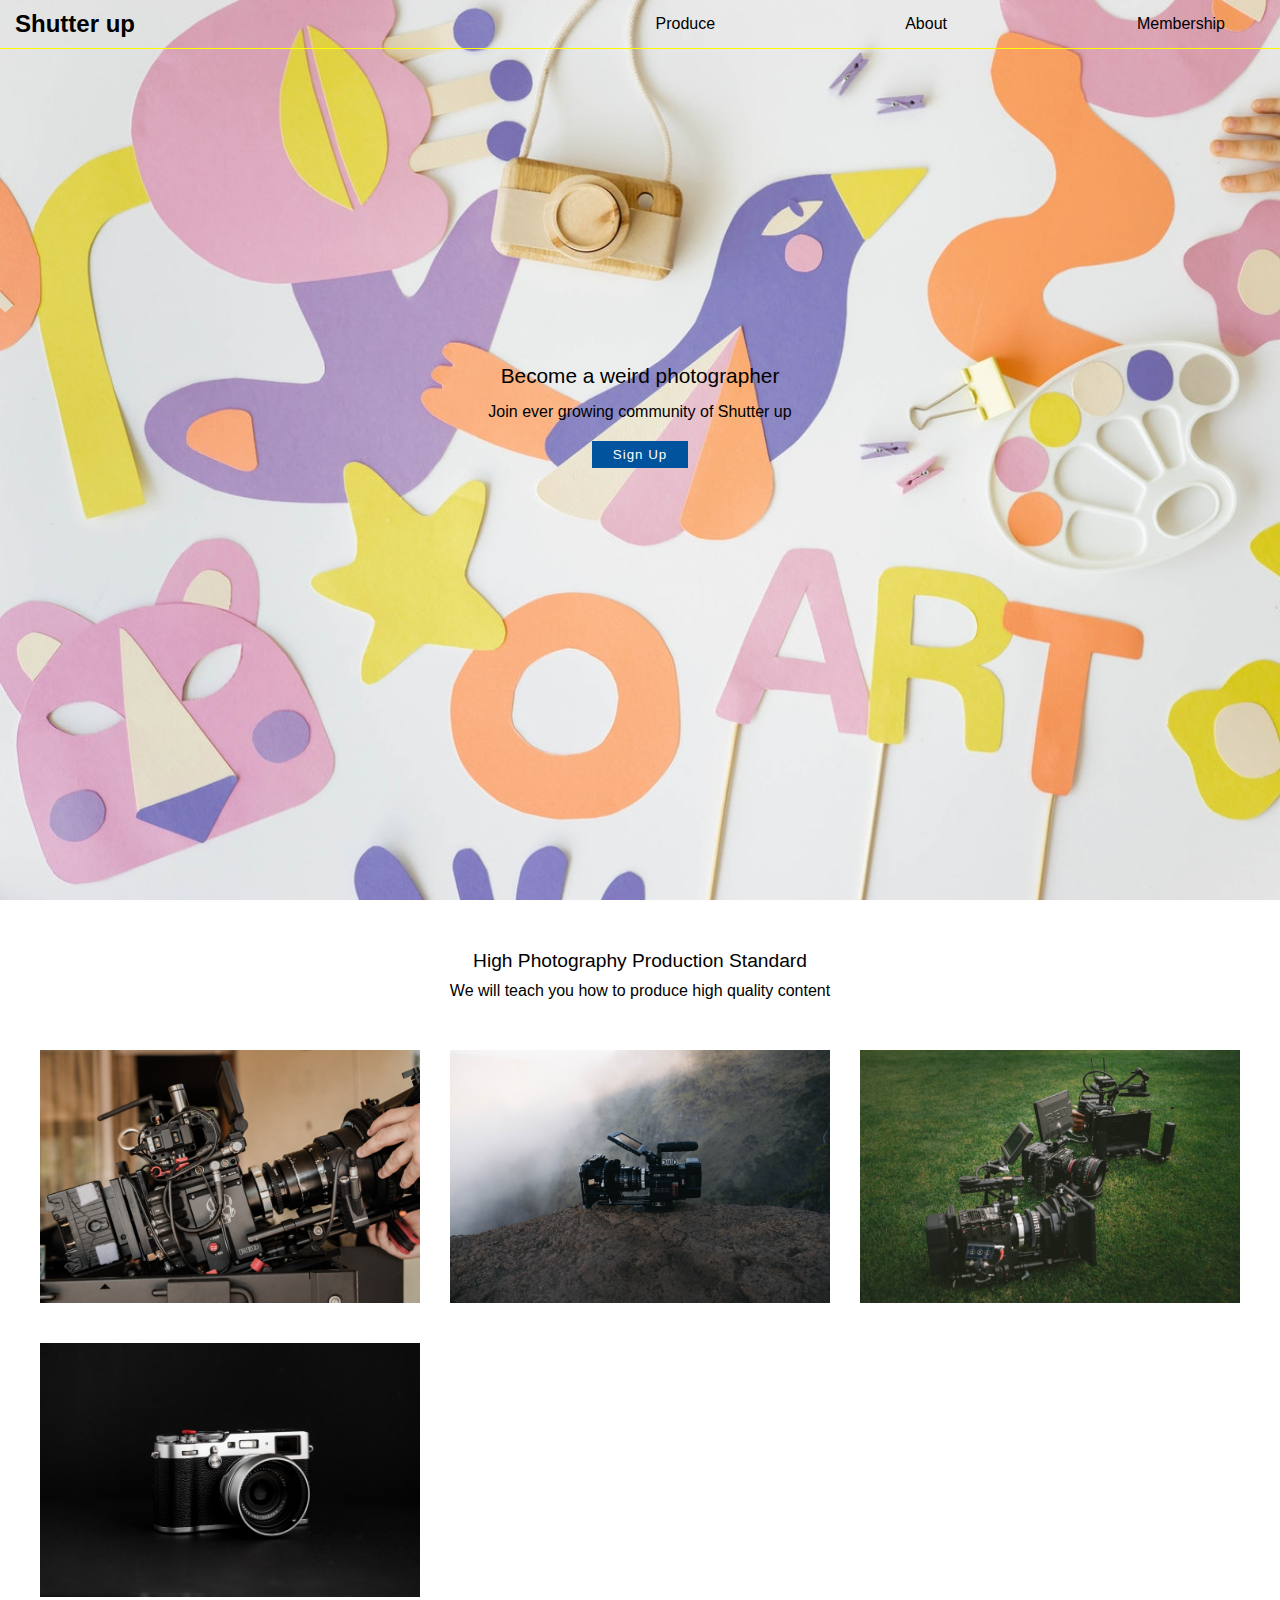
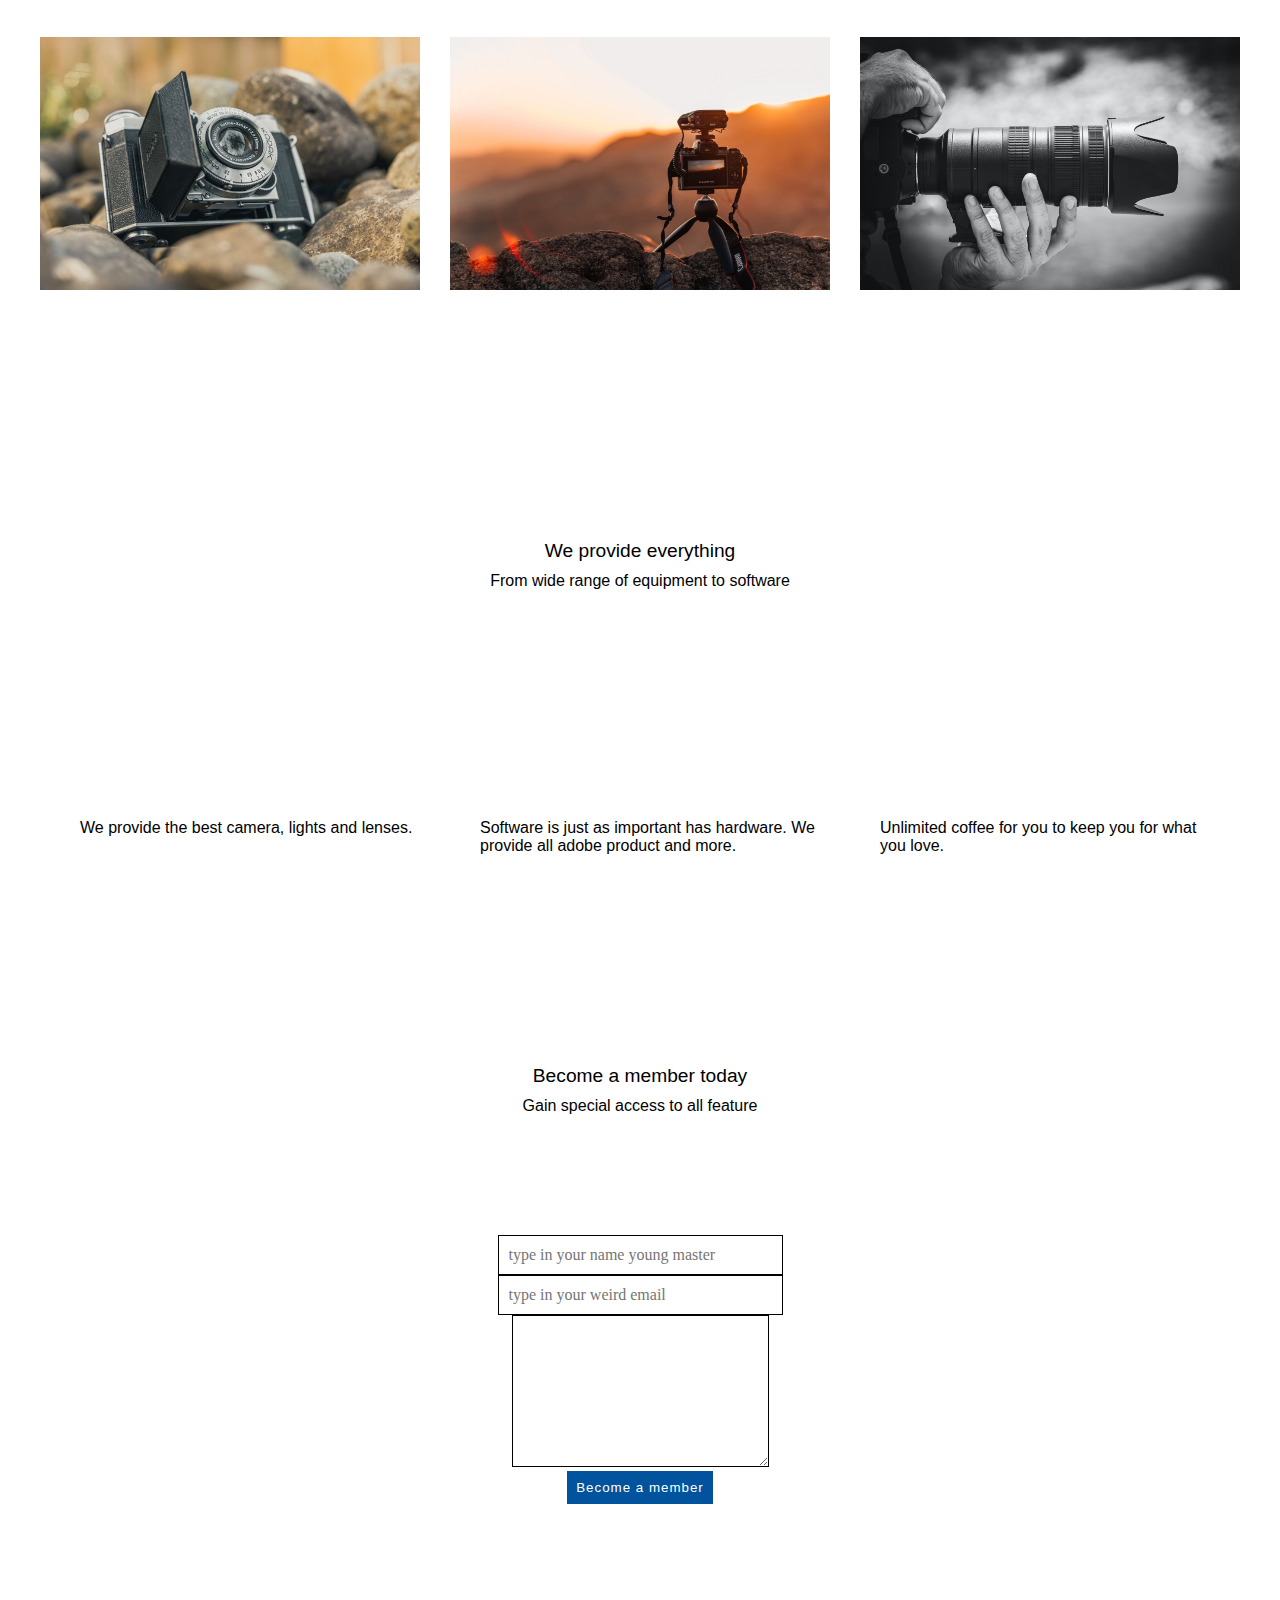
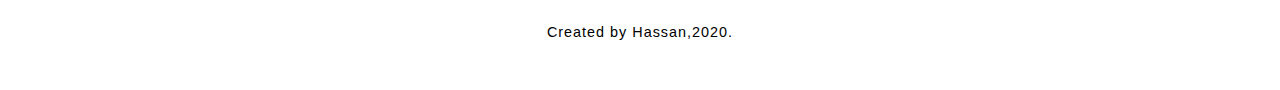
==== index.html @ 1db344c2 "created this photography site" ====
<!DOCTYPE html>
<html lang="en">
<head>
    <meta charset="UTF-8">
    <meta http-equiv="X-UA-Compatible" content="IE=edge">
    <meta name="viewport" content="width=device-width, initial-scale=1.0">
    <title>Shutter Up | Photography</title>
   <link rel="stylesheet" href="style.css">
   <link rel="stylesheet" href="https://use.fontawesome.com/releases/v5.15.3/css/all.css" integrity="sha384-SZXxX4whJ79/gErwcOYf+zWLeJdY/qpuqC4cAa9rOGUstPomtqpuNWT9wdPEn2fk" crossorigin="anonymous ">
   <link rel="stylesheet" href="./fontawesome-free-5.15.3-web/css/all.css">
</head>
<body>
    <section class='shutter_up'>
        <section class="shutter_header">
            <div class="over-lay"></div>
            <div class="wrap">

                <header>
                    <h1>Shutter up <i class="fas fa-camera"></i></h1>
                </header>

                <nav>
                    <ul>
                        <li><a href='#'>Produce</a></li>
                         <li><a href='#'>About</a></li>
                         <li><a href='#'>Membership</a></li>
                    </ul>
                </nav>
            </div>
            <div class="content">

                <h1>Become a weird photographer</h1>
                <p>Join ever growing community of Shutter up</p>
                <button class="signUp">Sign Up</button>

            </div>

        </section>


        <section class="shutter_camera">
            <div class="content">

                <h1>High Photography Production Standard</h1>
                <p>We will teach you how to produce high quality content</p>

            </div>
            <div class="camera">
                <img src="./assets/camera2.jpg" alt="">
                <img src="./assets/camera3.jpg" alt="">
                <img src="./assets/camera4.jpg" alt="">
                <img src="./assets/camera5.jpg" alt="">
                <img src="./assets/camera6.jpg" alt="">
                <img src="./assets/camera9.jpg" alt="">
                <img src="./assets/camera10.jpg" alt="">
                <img src="./assets/photo10.jpg" alt="">
                <img src="./assets/photo13.jpg" alt="">
            </div>
        </section>
        <section class="shutter_carousel">
            <div class='carousel-container'>
                <div class="carousel-slide">
                    <img src="./pexels-kaique-rocha-243757.jpg" alt="">
                </div>
            </div>
                <button id=prevBtn>prev</button>
                <button id=nextBtn>Next</button>
        </section>
        <section class="provide">
            <div class="content">
                <h1>We provide everything</h1>
                <p>From wide range of equipment to software</p>
                <div class="offer">
                    <div>
                    <i class="fas fa-camera"></i>
                    <p>We provide the best camera, lights and lenses.</p>
                    </div>

                    <div>
                    <i class="fas fa-paper-plane"></i>
                    <p>Software is just as important has hardware. We provide all adobe product and more.</p>
                    </div>

                    <div>
                    <i class="fas fa-coffee"></i>
                    <p>Unlimited coffee for you to keep you for what you love.</p>
                    </div>
                </div>
            </div>
        </section>
        <section class="shutter_form">
            <h1>Become a member today</h1>
            <p>Gain special access to all feature</p>
            <form action="submited" class="form_input">
                <div class="input_text">
                    <input type="text" placeholder="type in your name young master" required>
                </div>

                <div class="input_text">
                    <input type="email" placeholder="type in your weird email" required>
                </div>
                <div>
                <textarea name="text" id="" cols="30" rows="10"></textarea>
                </div>

                <div>
                <button>Become a member</button>
                </div>
            </form>
        </section>
        <p class="creator">Created by Hassan,2020.</p>
    </section>
</body>
</html>
---- style.css ----
* {
  padding: 0;
  margin: 0;
  box-sizing: border-box;
  font-family: "Trebuchet MS", sans-serif;
}
/*SHUTTER*/
.shutter_up {
  height: 100vh;
}
/*SHUTTER HEADER*/
.shutter_header {
  height: 100vh;
  background: url(./assets/photo-art.jpg);
  background-size: cover;
  background-position: left;
  position: relative;
}
.wrap {
  display: flex;
  justify-content: space-between;
  width: 100%;
  padding: 5px;
  position: relative;
  z-index: 100;
  border-bottom: 1px solid yellow;
}

.scroll {
  background: #00539cff;
  color: #fff;
  padding: 5px;
  position: fixed;
  width: 100%;
  transition: all 0.3s ease-in-out;
  border: none;
}

.shutter_header h1 {
  font-size: 1.5rem;
  padding: 5px 10px;
}
.shutter_header ul {
  display: flex;
  justify-content: space-around;
  list-style: none;
}
.shutter_header li {
  padding: 10px 50px 0 140px;
}
.shutter_header a {
  text-decoration: none;
  color: #000;
}
.shutter_header .content {
  padding: 300px 0;
  text-align: center;
  position: relative;
  z-index: 10;
}
.shutter_header .content h1 {
  font-size: 1.3rem;
  font-weight: 300;
  margin: 10px;
}
.shutter_header .content p {
  margin: 10px;
}
.signUp {
  margin: 10px;
  padding: 5px 20px;
  background: #00539cff;
  border: 1px solid #00539cff;
  color: #fff;
}
/*SHUTTER CAMERA*/
.shutter_camera {
  padding: 40px;
}
.shutter_camera .content {
  text-align: center;
}
.shutter_camera .content h1 {
  font-size: 1.2rem;
  font-weight: 300;
  margin: 10px;
}
.shutter_camera .content p {
  margin: 10px 0 50px 0;
  font-size: 1rem;
  font-weight: 200;
}
.camera {
  display: grid;
  grid-template-columns: repeat(3, 1fr);
  grid-gap: 40px 30px;
}
.camera img {
  width: 100%;
}
/*SHUTTER CAROUSEL*/
.shutter_carousel {
  display: none;
}
/*SHUTTER PROVIDE*/
.provide {
  padding: 200px 50px;
}
.provide .content h1 {
  font-size: 1.2rem;
  font-weight: 300;
  margin: 10px;
  text-align: center;
}
.content > p {
  margin: 10px 0 200px 0;
  font-size: 1rem;
  font-weight: 200;
  text-align: center;
}
.provide .offer {
  display: flex;
  justify-content: space-between;
}
.offer p {
  width: 400px;
  padding: 0 30px;
}
.offer .fas {
  color: #00539cff;
  width: 100%;
  text-align: center;
  font-size: 25px;
  margin: 5px;
}
/*SHUTTER FORM*/
.shutter_form {
  text-align: center;
}
.shutter_form h1 {
  font-size: 1.2rem;
  font-weight: 300;
  margin: 10px;
  text-align: center;
}
.shutter_form p {
  margin: 10px 0 50px 0;
  font-size: 1rem;
  font-weight: 200;
  text-align: center;
}
.form_input {
  padding: 70px;
}
input {
  width: 25%;
  padding: 10px;
  font-size: 1rem;
  outline: none;
  border: 1px solid #000;
  font-family: "Consolas";
}
textarea {
  border: 1px solid #000;
  outline: none;
}
button {
  padding: 8px;
  border: 1px solid #00539cff;
  background: #00539cff;
  color: #fff;
  letter-spacing: 1px;
  cursor: pointer;
}
.creator {
  font-family: "Trebuchet MS", sans-serif;
  padding: 50px;
  font-weight: 100;
  font-size: 0.9rem;
  text-align: center;
  letter-spacing: 1px;
}
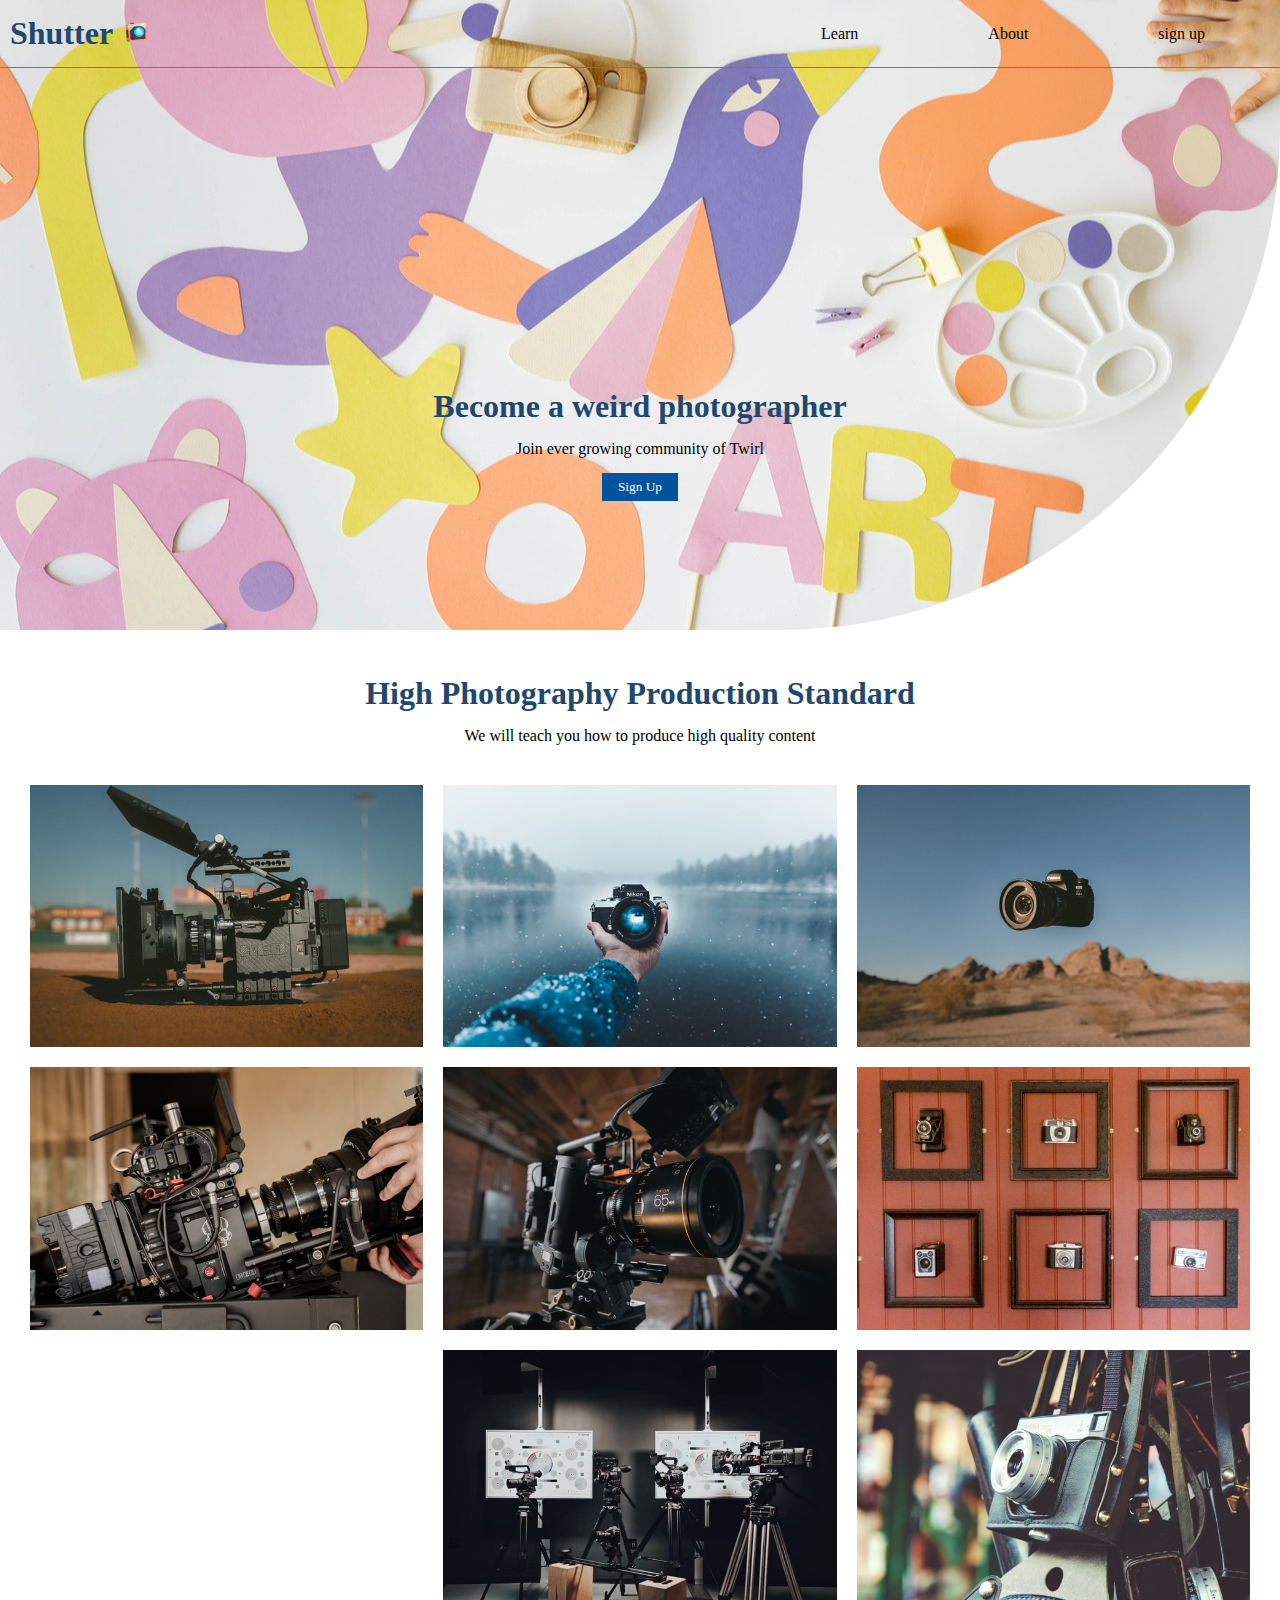
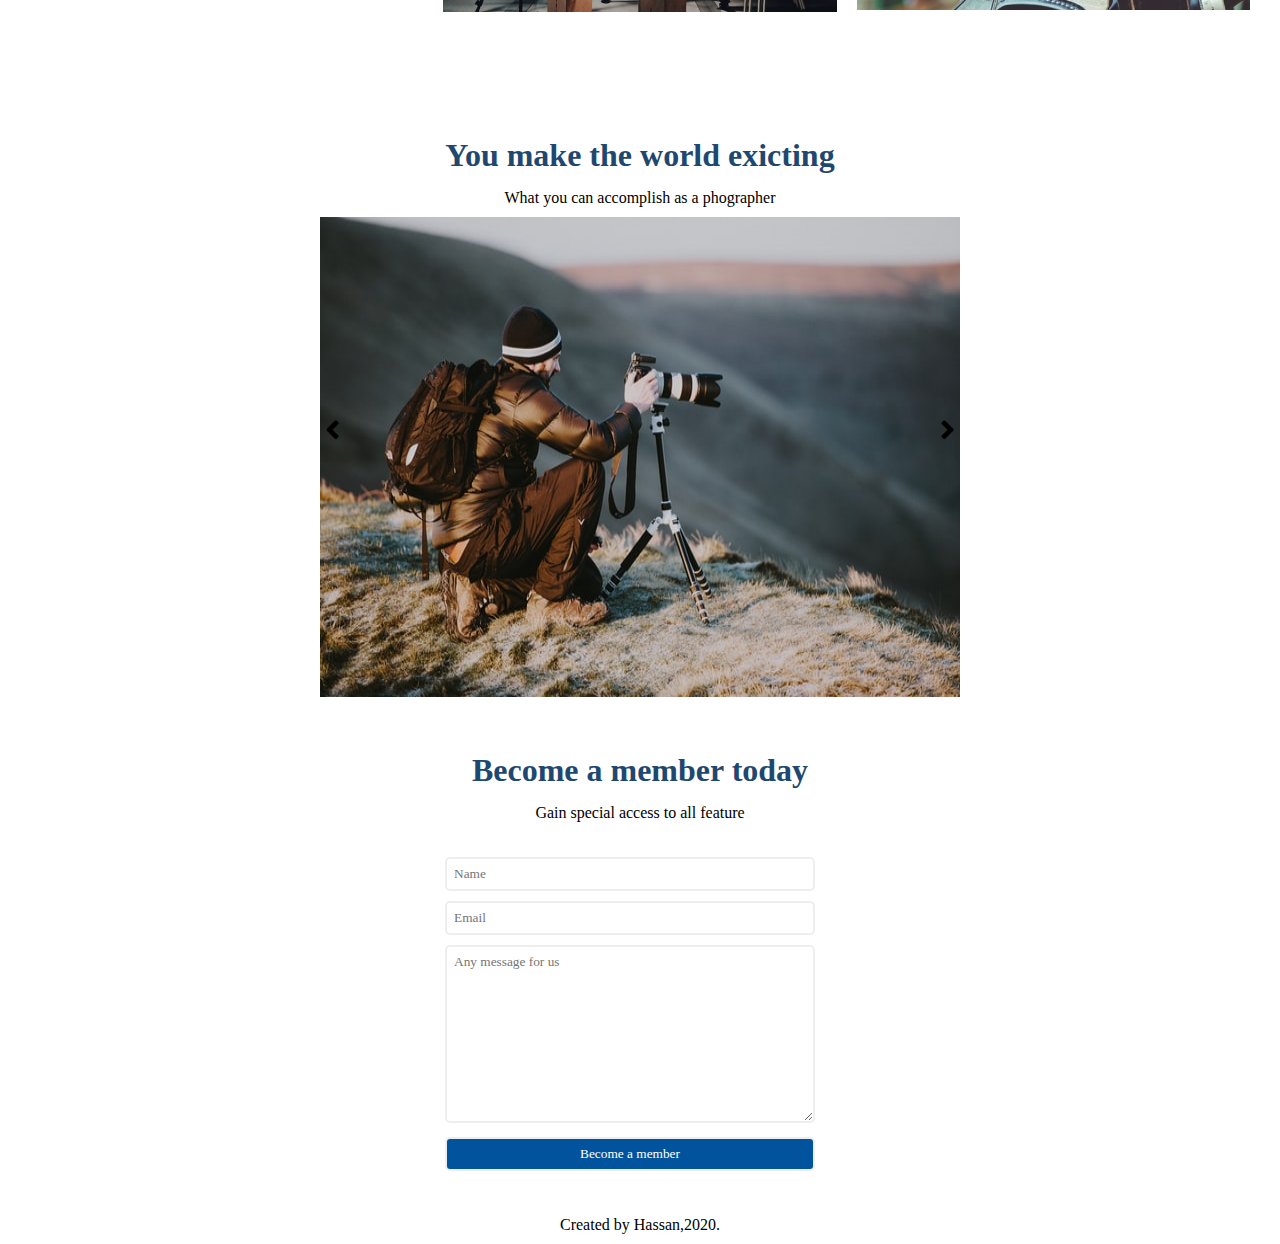
==== commit e456d417: "in progress" ====
--- a/index.html
+++ b/index.html
@@ -4,103 +4,105 @@
     <meta charset="UTF-8">
     <meta http-equiv="X-UA-Compatible" content="IE=edge">
     <meta name="viewport" content="width=device-width, initial-scale=1.0">
+    <meta name="robots" content="index,follow">
+    <meta name="description " content="Shutter Up | phographer's website">
     <title>Shutter Up | Photography</title>
-   <link rel="stylesheet" href="style.css">
-   <link rel="stylesheet" href="https://use.fontawesome.com/releases/v5.15.3/css/all.css" integrity="sha384-SZXxX4whJ79/gErwcOYf+zWLeJdY/qpuqC4cAa9rOGUstPomtqpuNWT9wdPEn2fk" crossorigin="anonymous ">
-   <link rel="stylesheet" href="./fontawesome-free-5.15.3-web/css/all.css">
-</head>
+    <link rel="stylesheet" href="styles.css">
+    <link rel="icon" href="assets/camera.svg">
+   <!-- <link rel="stylesheet" href="https://use.fontawesome.com/releases/v5.15.3/css/all.css" integrity="sha384-SZXxX4whJ79/gErwcOYf+zWLeJdY/qpuqC4cAa9rOGUstPomtqpuNWT9wdPEn2fk" crossorigin="anonymous "> -->
+   <link rel="stylesheet" href="fontawesome-free-5.15.3-web/css/all.css">
+   <!-- <link rel="stylesheet" href="bootstrap\bootstrap-4.3.1-dist\css\bootstrap.min.css">
+   <link rel="stylesheet" href="bootstrap\bootstrap-4.3.1-dist\css\bootstrap.grid.min.css">
+   <link rel="stylesheet" href="bootstrap\bootstrap-4.3.1-dist\css\bootstrap.reboot.css">
+</head> -->
 <body>
-    <section class='shutter_up'>
-        <section class="shutter_header">
-            <div class="over-lay"></div>
-            <div class="wrap">
+    <section id='showcase'>
+        <section id="title">
+          <div class="title-content">
+            <header>
+              <h1>Shutter</h1>
+              <img src="assets/img/icon.png" width="50px">
+            </header>
 
-                <header>
-                    <h1>Shutter up <i class="fas fa-camera"></i></h1>
-                </header>
+            <nav>
+              <ul>
+                <li><a href='#shutter_camera'>Learn</a></li>
+                <li><a href='#carousel_container'>About</a></li>
+                <li><a href="signup.html">sign up</a></li>
+              </ul>
+            </nav>
 
-                <nav>
-                    <ul>
-                        <li><a href='#'>Produce</a></li>
-                         <li><a href='#'>About</a></li>
-                         <li><a href='#'>Membership</a></li>
-                    </ul>
-                </nav>
+            <!-- navigation bar on smaller screens -->
+            <div class="burger">
+              <i class="fas fa-ellipsis-v"></i>
             </div>
-            <div class="content">
+          </div>
 
-                <h1>Become a weird photographer</h1>
-                <p>Join ever growing community of Shutter up</p>
-                <button class="signUp">Sign Up</button>
-
-            </div>
+          <div class="intro">
+            <h1>Become a weird photographer</h1>
+            <p>Join ever growing community of Twirl</p>
+            <button class="signUp">Sign Up</button>
+          </div>
 
         </section>
 
 
-        <section class="shutter_camera">
-            <div class="content">
 
-                <h1>High Photography Production Standard</h1>
-                <p>We will teach you how to produce high quality content</p>
+      <section id="camera">
+          <div class="content">
+              <h1>High Photography Production Standard</h1>
+              <p>We will teach you how to produce high quality content</p>
+          </div>
+          <div class="cameras">
+              <img src="./assets/camera1.jpg" alt="">
+              <img src="./assets/camera2.jpg" alt="">
+              <img src="./assets/camera3.jpg" alt="">
+              <img src="./assets/camera4.jpg" alt="">
+              <img src="./assets/camera5.jpg" alt="">
+              <img src="./assets/camera8.jpg" alt="">
+              <img src="./assets/camera9.jpg" alt="">
+              <img src="./assets/camera12.jpg" alt="">
+              <img src="./assets/camera13.jpg" alt="">
+          </div>
+      </section>
 
+
+        <section id="carousel_container">
+            <div class="text">
+                <h1>You make the world exicting</h1>
+                <p>What you can accomplish as a phographer</p>
             </div>
-            <div class="camera">
-                <img src="./assets/camera2.jpg" alt="">
-                <img src="./assets/camera3.jpg" alt="">
-                <img src="./assets/camera4.jpg" alt="">
-                <img src="./assets/camera5.jpg" alt="">
-                <img src="./assets/camera6.jpg" alt="">
-                <img src="./assets/camera9.jpg" alt="">
-                <img src="./assets/camera10.jpg" alt="">
-                <img src="./assets/photo10.jpg" alt="">
-                <img src="./assets/photo13.jpg" alt="">
+            <i class="fas fa-angle-left" id="prevBtn"></i>
+            <i class="fas fa-angle-right" id="nextBtn"></i>
+            <div class="carousel_slide">
+                <!-- <img src="assets/carousel9.jpg" alt="" class="lastClone"> -->
+                <img src="assets/carousel3.jpg" alt="">
+                <img src="assets/carousel1.jpg" alt="">
+                <img src="assets/carousel2.jpg" alt="">
+                <img src="assets/carousel4.jpg" alt="">
+                <img src="assets/carousel5.jpg" alt="">
+                <img src="assets/carousel6.jpg" alt="">
+                <img src="assets/carousel7.jpg" alt="">
+                <img src="assets/carousel8.jpg" alt="">
+                <img src="assets/carousel9.jpg" alt="">
+                <!-- <img src="assets/carousel1.jpg" alt="" class="firstClone"> -->
             </div>
         </section>
-        <section class="shutter_carousel">
-            <div class='carousel-container'>
-                <div class="carousel-slide">
-                    <img src="./pexels-kaique-rocha-243757.jpg" alt="">
-                </div>
-            </div>
-                <button id=prevBtn>prev</button>
-                <button id=nextBtn>Next</button>
-        </section>
-        <section class="provide">
-            <div class="content">
-                <h1>We provide everything</h1>
-                <p>From wide range of equipment to software</p>
-                <div class="offer">
-                    <div>
-                    <i class="fas fa-camera"></i>
-                    <p>We provide the best camera, lights and lenses.</p>
-                    </div>
 
-                    <div>
-                    <i class="fas fa-paper-plane"></i>
-                    <p>Software is just as important has hardware. We provide all adobe product and more.</p>
-                    </div>
 
-                    <div>
-                    <i class="fas fa-coffee"></i>
-                    <p>Unlimited coffee for you to keep you for what you love.</p>
-                    </div>
-                </div>
-            </div>
-        </section>
-        <section class="shutter_form">
+        <section id="membership">
             <h1>Become a member today</h1>
             <p>Gain special access to all feature</p>
-            <form action="submited" class="form_input">
+            <form netlify>
                 <div class="input_text">
-                    <input type="text" placeholder="type in your name young master" required>
+                    <input type="text" placeholder="Name" required>
                 </div>
 
                 <div class="input_text">
-                    <input type="email" placeholder="type in your weird email" required>
+                    <input type="email" placeholder="Email" required>
                 </div>
                 <div>
-                <textarea name="text" id="" cols="30" rows="10"></textarea>
+                <textarea name="text" cols="50" rows="10" placeholder="Any message for us"></textarea>
                 </div>
 
                 <div>
@@ -108,7 +110,10 @@
                 </div>
             </form>
         </section>
-        <p class="creator">Created by Hassan,2020.</p>
+        <div class="the-end">
+            <p class="creator">Created by Hassan,2020.</p>
+        </div>
     </section>
+    <script src="app.js"></script>
 </body>
-</html>+</html>
--- a/styles.css
+++ b/styles.css
@@ -0,0 +1,207 @@
+* {
+  margin: 0;
+  padding: 0;
+  box-sizing: border-box;
+  font-family: "Montserrat";
+}
+html {
+  scroll-behavior: smooth;
+}
+/* GLOBAL */
+#showcase h1 {
+  padding: 5px 0;
+  text-align: center;
+  color: #1f4870;
+}
+#showcase p {
+  padding: 10px 0;
+  text-align: center;
+}
+/* TITLE SECTION */
+#title {
+  height: 70vh;
+  background: url(assets/photo-art.jpg);
+  border-bottom-right-radius: 500px;
+  /* background-repeat: no-repeat;
+  background-size: cover;*/
+  background-position: center;
+}
+header{
+  display: flex;
+  justify-content: center;
+  align-items: center;
+}
+header img{
+  padding: 0 5px;
+}
+
+.title-content {
+  display: flex;
+  justify-content: space-between;
+  align-items: center;
+  border-bottom: 1px solid #777;
+  padding: 10px;
+}
+.title-content ul {
+  display: flex;
+  list-style: none;
+}
+
+.title-content li {
+  padding: 0 65px;
+}
+.title-content a {
+  text-decoration: none;
+  color: #000;
+}
+.title-content a:hover{
+  letter-spacing: 1px;
+  color: #333;
+}
+.burger {
+  display: none;
+}
+.intro {
+  text-align: center;
+  margin: 35vh auto;
+}
+.intro button {
+  margin: 5px 0;
+  padding: 5px 15px;
+  background: #00539cff;
+  border: 1px solid #00539cff;
+  color: #fff;
+}
+
+/* CAMERA SECTION */
+#camera {
+  padding: 40px 0;
+}
+.cameras {
+  display: grid;
+  grid-template-columns: repeat(3, 1fr);
+  grid-gap: 20px;
+  padding: 30px;
+}
+.cameras img {
+  width: 100%;
+}
+
+/* IMAGE SLIDER SECTION */
+#carousel_container {
+  margin: 50px auto;
+  max-width: 640px;
+  position: relative;
+  overflow: hidden;
+}
+.carousel_slide {
+  display: flex;
+  width: 640px;
+}
+.carousel_slide img {
+  width: 100%;
+}
+#prevBtn {
+  position: absolute;
+  top: 50%;
+  left: 5px;
+  font-size: 30px;
+  z-index: 10;
+}
+#nextBtn {
+  position: absolute;
+  top: 50%;
+  right: 5px;
+  font-size: 30px;
+  z-index: 10;
+}
+
+/* GOALS SECTION */
+#goals {
+  margin: 100px 0;
+}
+.offer {
+  /* width: 100%; */
+  display: flex;
+  flex-wrap: wrap;
+  justify-content: space-between;
+  padding: 10px;
+  text-align: center;
+}
+.offer p {
+  width: 300px;
+}
+
+/* BECOME A MEMBER */
+#membership {
+}
+#membership h1,
+#membership p {
+  text-align: center;
+}
+form {
+  width: 400px;
+  margin: 20px auto;
+}
+input,
+textarea,
+#membership button {
+  width: 370px;
+  padding: 7px;
+  border-radius: 5px;
+  border: 2px solid #eee;
+  margin: 5px;
+  outline-color: #eee;
+}
+#membership button {
+  background: #00539cff;
+  color: #fff;
+}
+/* PAGE DOWM */
+.the-end {
+  text-align: center;
+  margin-top: 30px;
+}
+
+/* MEDIA QUERY */
+@media (max-width: 812px) {
+  .title-content ul {
+    padding: 0 10px;
+  }
+  .cameras {
+    grid-template-columns: 1fr 1fr;
+  }
+}
+@media (max-width: 415px) {
+  #title{
+    border-radius: 0 20% 50% 0;
+  }
+  .cameras {
+    grid-template-columns: 1fr;
+  }
+  .title-content ul {
+    flex-direction: column;
+    display: none;
+    position: absolute;
+    top: 55px;
+    right: 0;
+  }
+  .title-content li {
+    padding: 50px;
+  }
+  .title-content ul.active {
+    transition: all 1s ease;
+    background: #eee;
+    display: block;
+  }
+  .burger {
+    display: block;
+  }
+  .fas fa-ellipsis-v {
+    position: sticky;
+    top: 10px;
+    z-index: 30;
+  }
+}
+
+/* ghjklk */
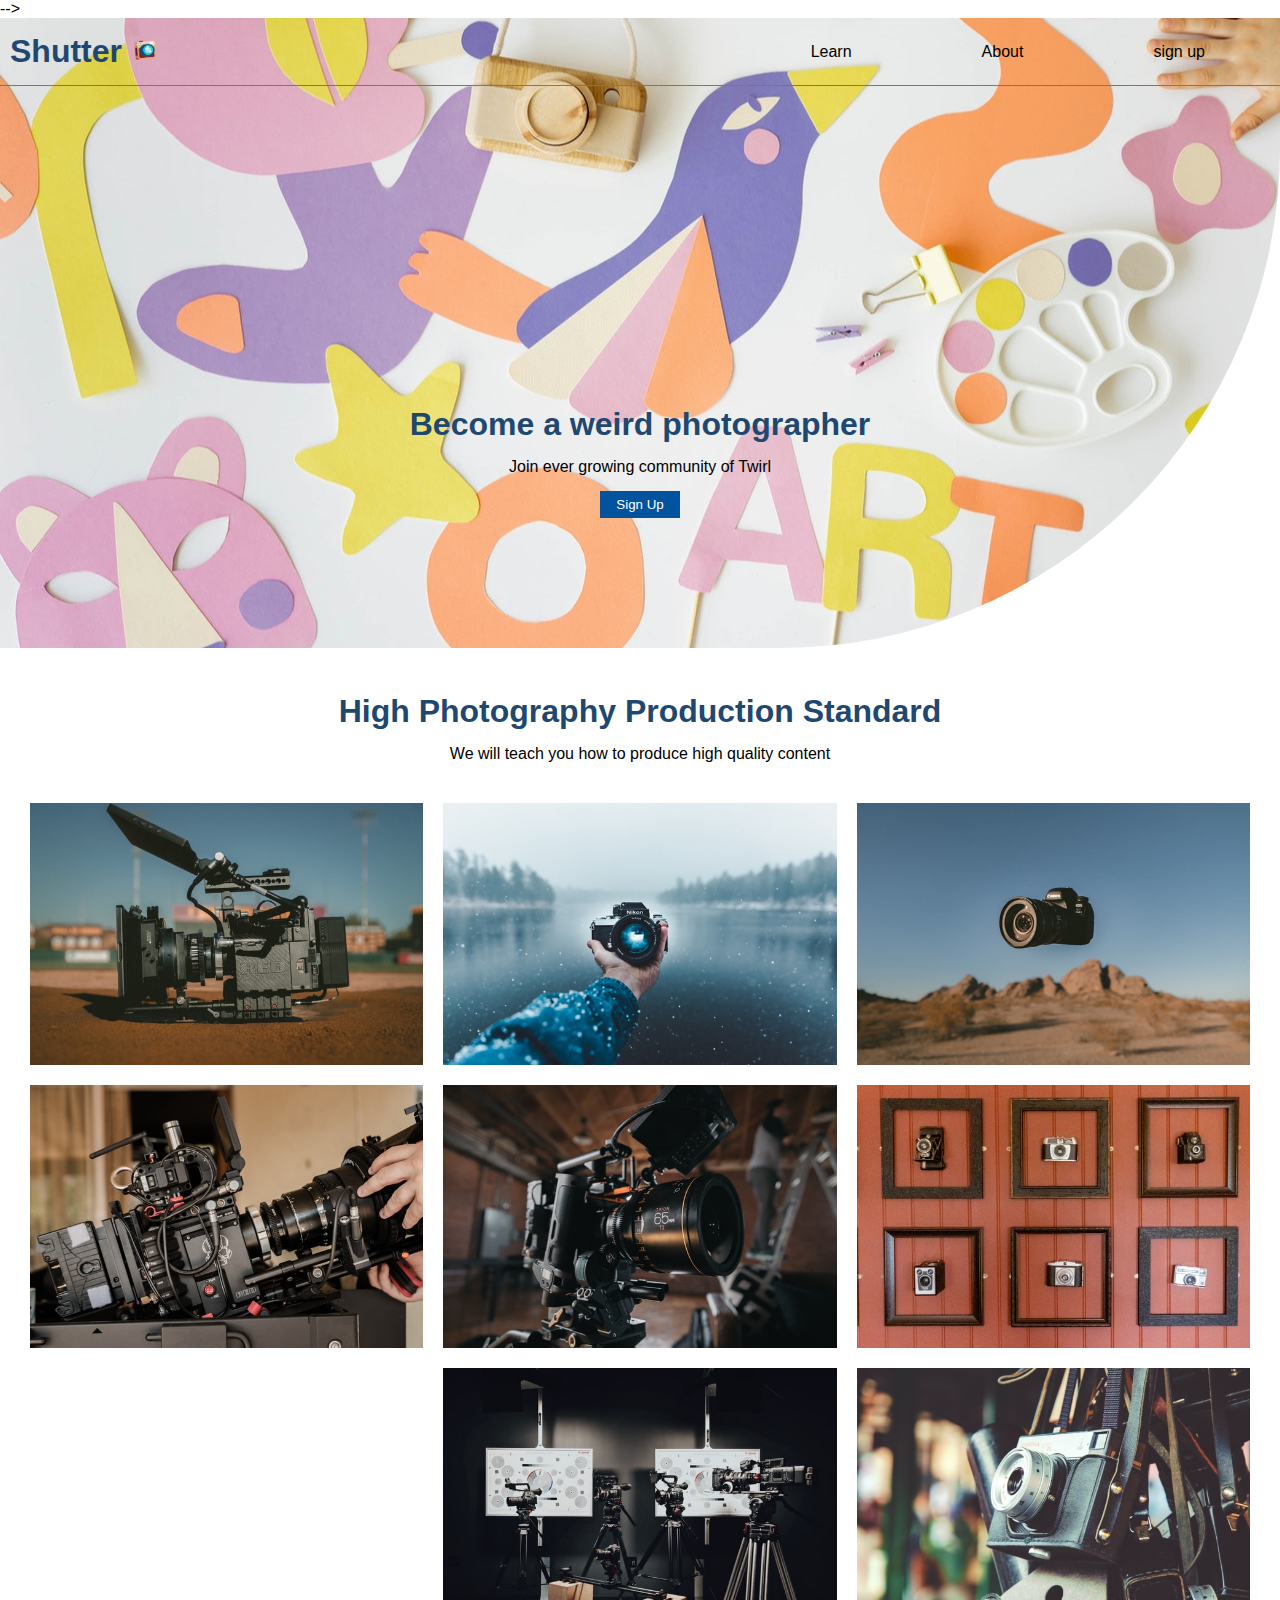
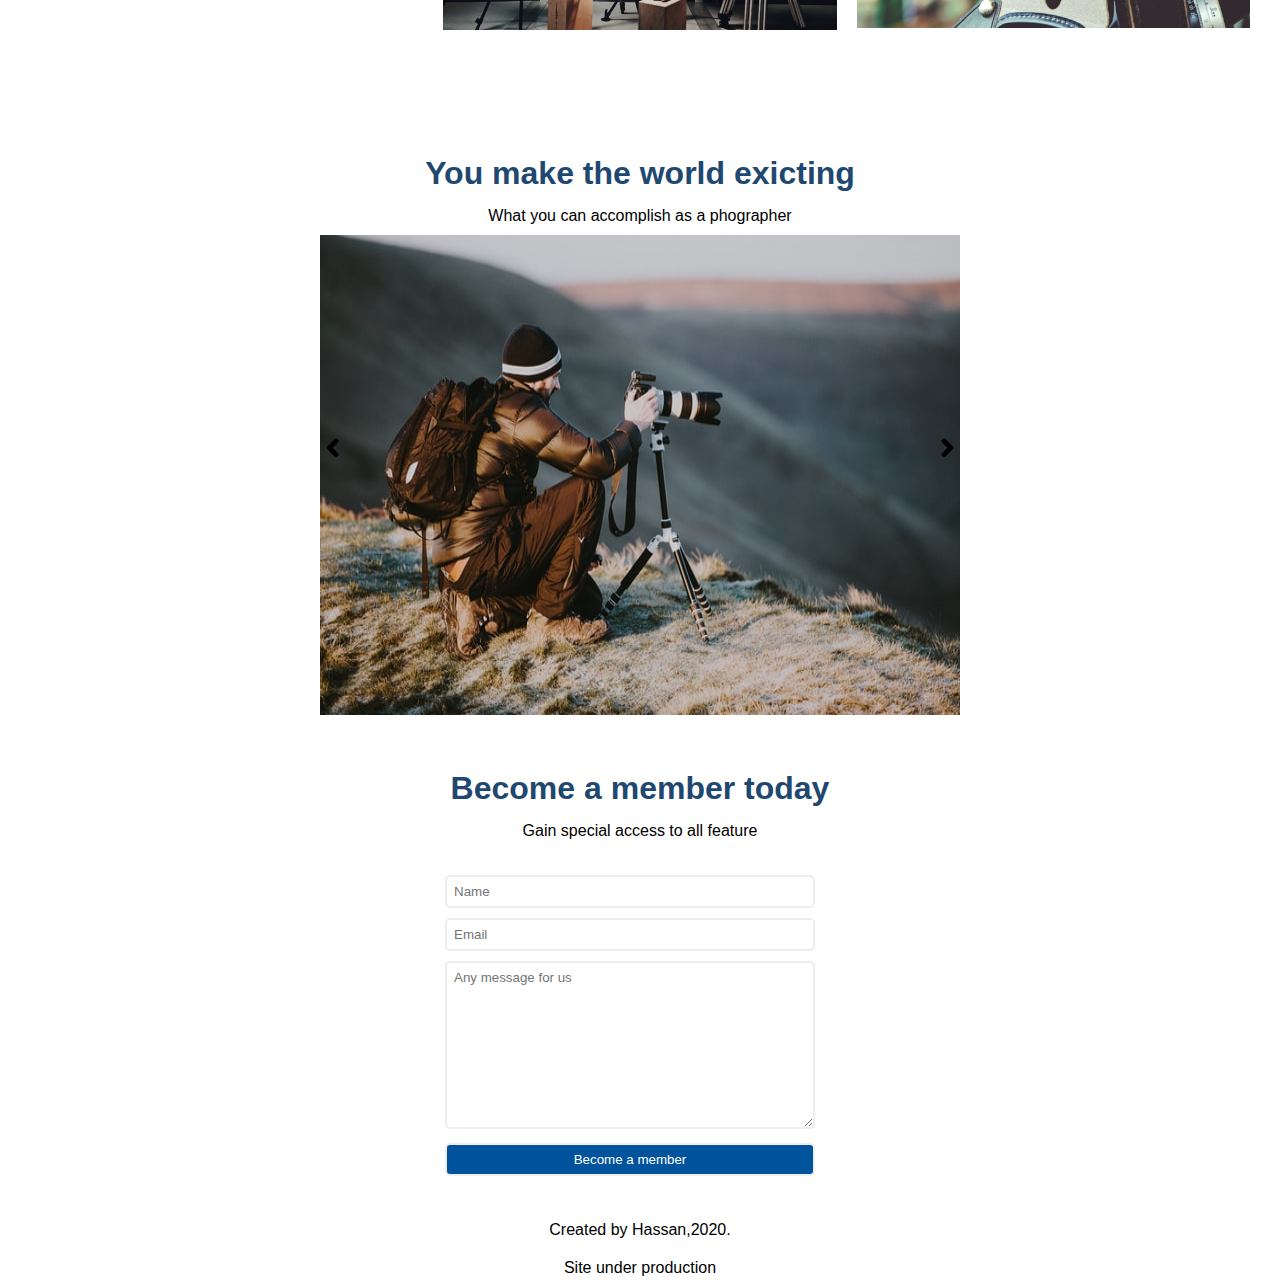
==== commit d4aa3244: "under production" ====
--- a/index.html
+++ b/index.html
@@ -9,11 +9,8 @@
     <title>Shutter Up | Photography</title>
     <link rel="stylesheet" href="styles.css">
     <link rel="icon" href="assets/camera.svg">
-   <!-- <link rel="stylesheet" href="https://use.fontawesome.com/releases/v5.15.3/css/all.css" integrity="sha384-SZXxX4whJ79/gErwcOYf+zWLeJdY/qpuqC4cAa9rOGUstPomtqpuNWT9wdPEn2fk" crossorigin="anonymous "> -->
+   <link rel="stylesheet" href="https://use.fontawesome.com/releases/v5.15.3/css/all.css" integrity="sha384-SZXxX4whJ79/gErwcOYf+zWLeJdY/qpuqC4cAa9rOGUstPomtqpuNWT9wdPEn2fk" crossorigin="anonymous ">
    <link rel="stylesheet" href="fontawesome-free-5.15.3-web/css/all.css">
-   <!-- <link rel="stylesheet" href="bootstrap\bootstrap-4.3.1-dist\css\bootstrap.min.css">
-   <link rel="stylesheet" href="bootstrap\bootstrap-4.3.1-dist\css\bootstrap.grid.min.css">
-   <link rel="stylesheet" href="bootstrap\bootstrap-4.3.1-dist\css\bootstrap.reboot.css">
 </head> -->
 <body>
     <section id='showcase'>
@@ -112,6 +109,7 @@
         </section>
         <div class="the-end">
             <p class="creator">Created by Hassan,2020.</p>
+            <p>Site under production</p>
         </div>
     </section>
     <script src="app.js"></script>
--- a/styles.css
+++ b/styles.css
@@ -2,7 +2,7 @@
   margin: 0;
   padding: 0;
   box-sizing: border-box;
-  font-family: "Montserrat";
+  font-family: "Montserrat", sans-serif;
 }
 html {
   scroll-behavior: smooth;
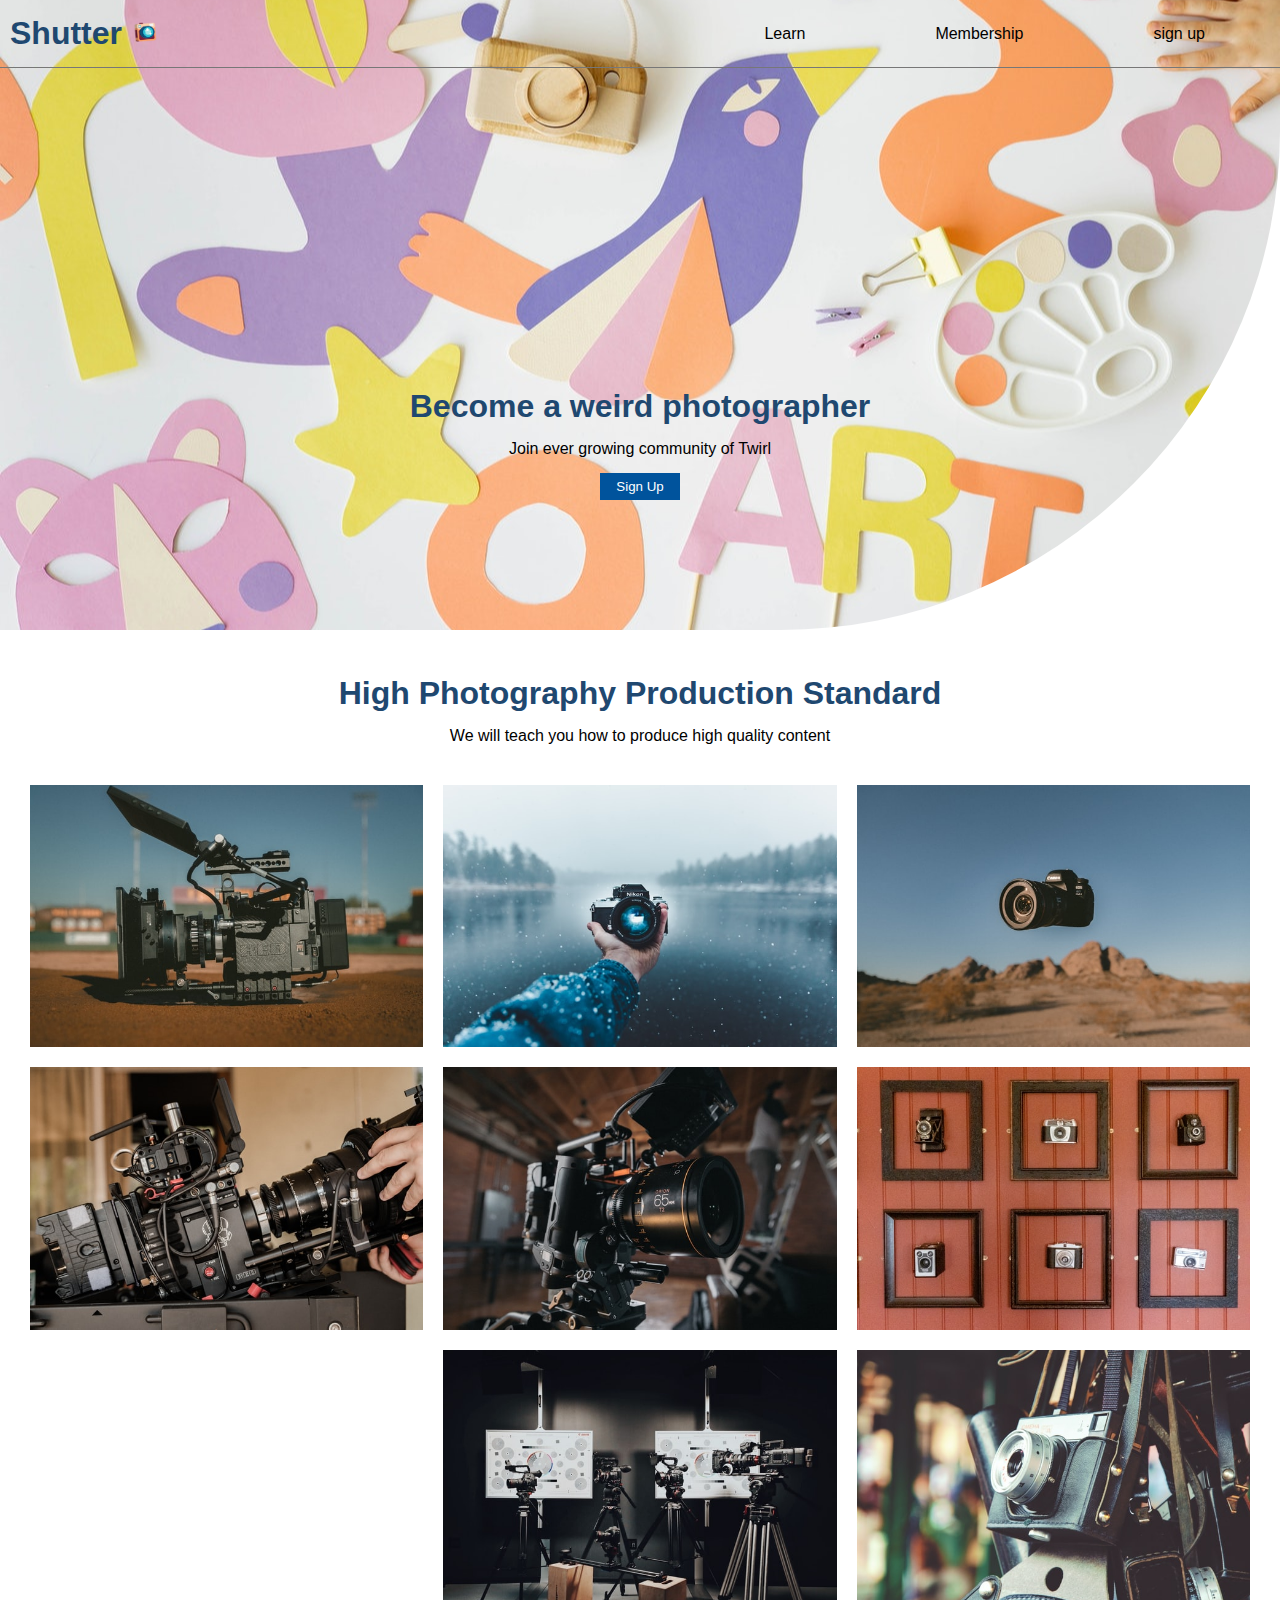
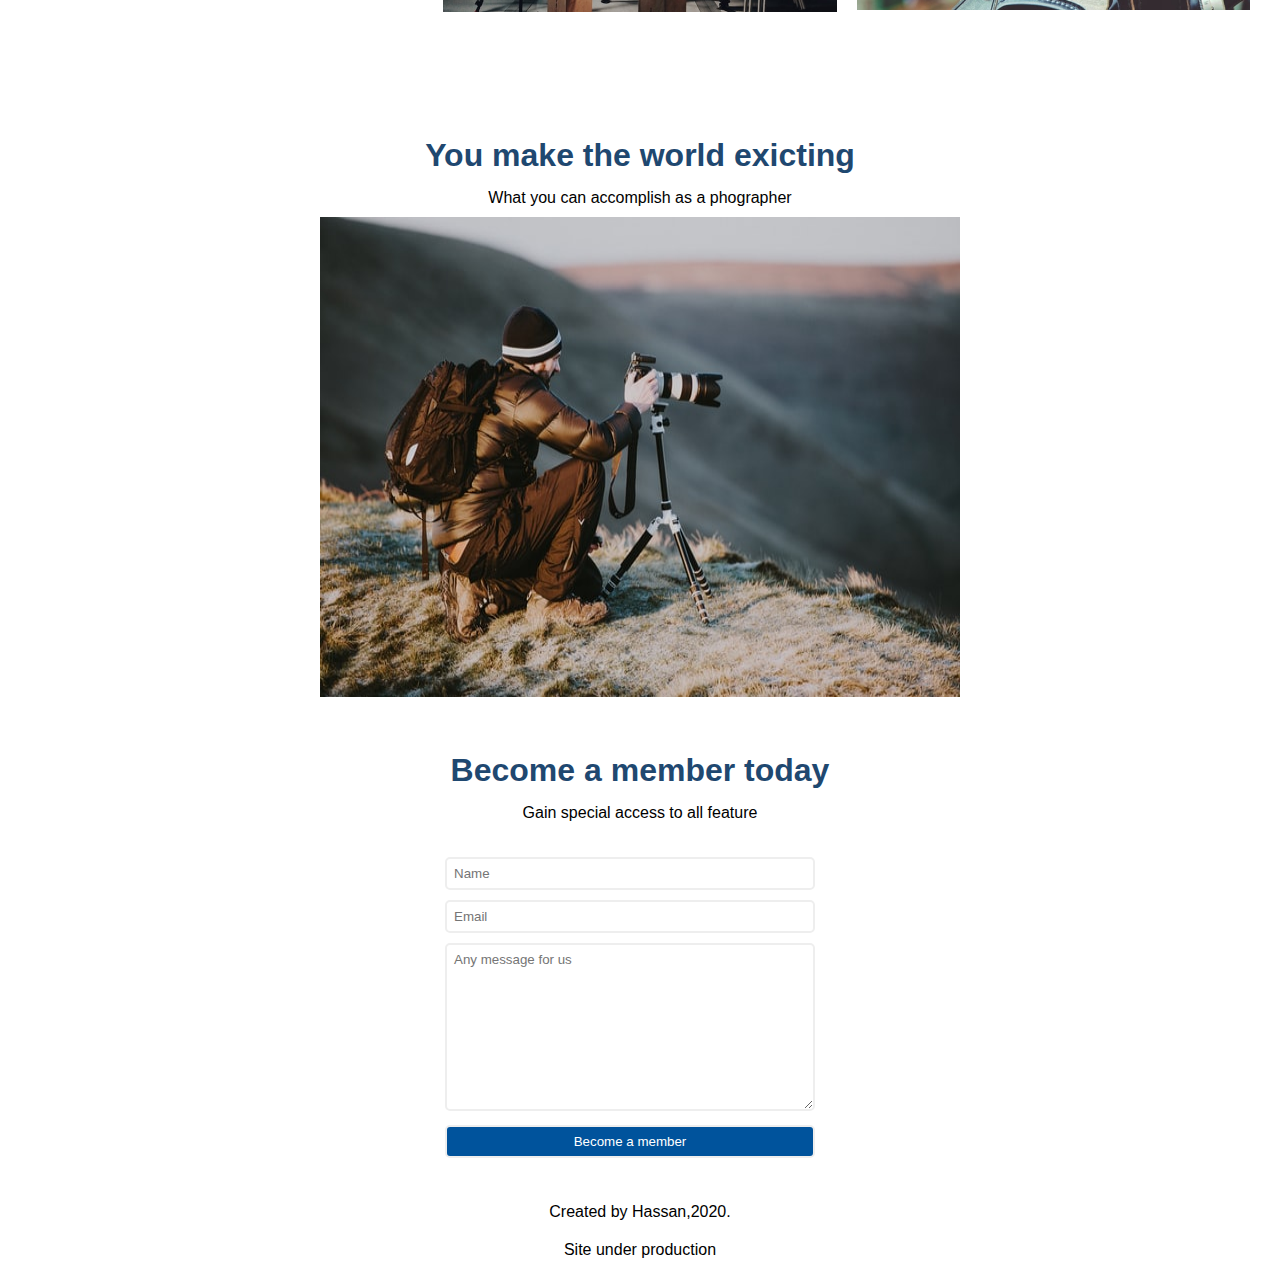
==== commit 77f3544e: "fixing bug" ====
--- a/index.html
+++ b/index.html
@@ -11,7 +11,7 @@
     <link rel="icon" href="assets/camera.svg">
    <link rel="stylesheet" href="https://use.fontawesome.com/releases/v5.15.3/css/all.css" integrity="sha384-SZXxX4whJ79/gErwcOYf+zWLeJdY/qpuqC4cAa9rOGUstPomtqpuNWT9wdPEn2fk" crossorigin="anonymous ">
    <link rel="stylesheet" href="fontawesome-free-5.15.3-web/css/all.css">
-</head> -->
+</head>
 <body>
     <section id='showcase'>
         <section id="title">
@@ -24,7 +24,7 @@
             <nav>
               <ul>
                 <li><a href='#shutter_camera'>Learn</a></li>
-                <li><a href='#carousel_container'>About</a></li>
+                <li><a href='#carousel_container'>Membership</a></li>
                 <li><a href="signup.html">sign up</a></li>
               </ul>
             </nav>
